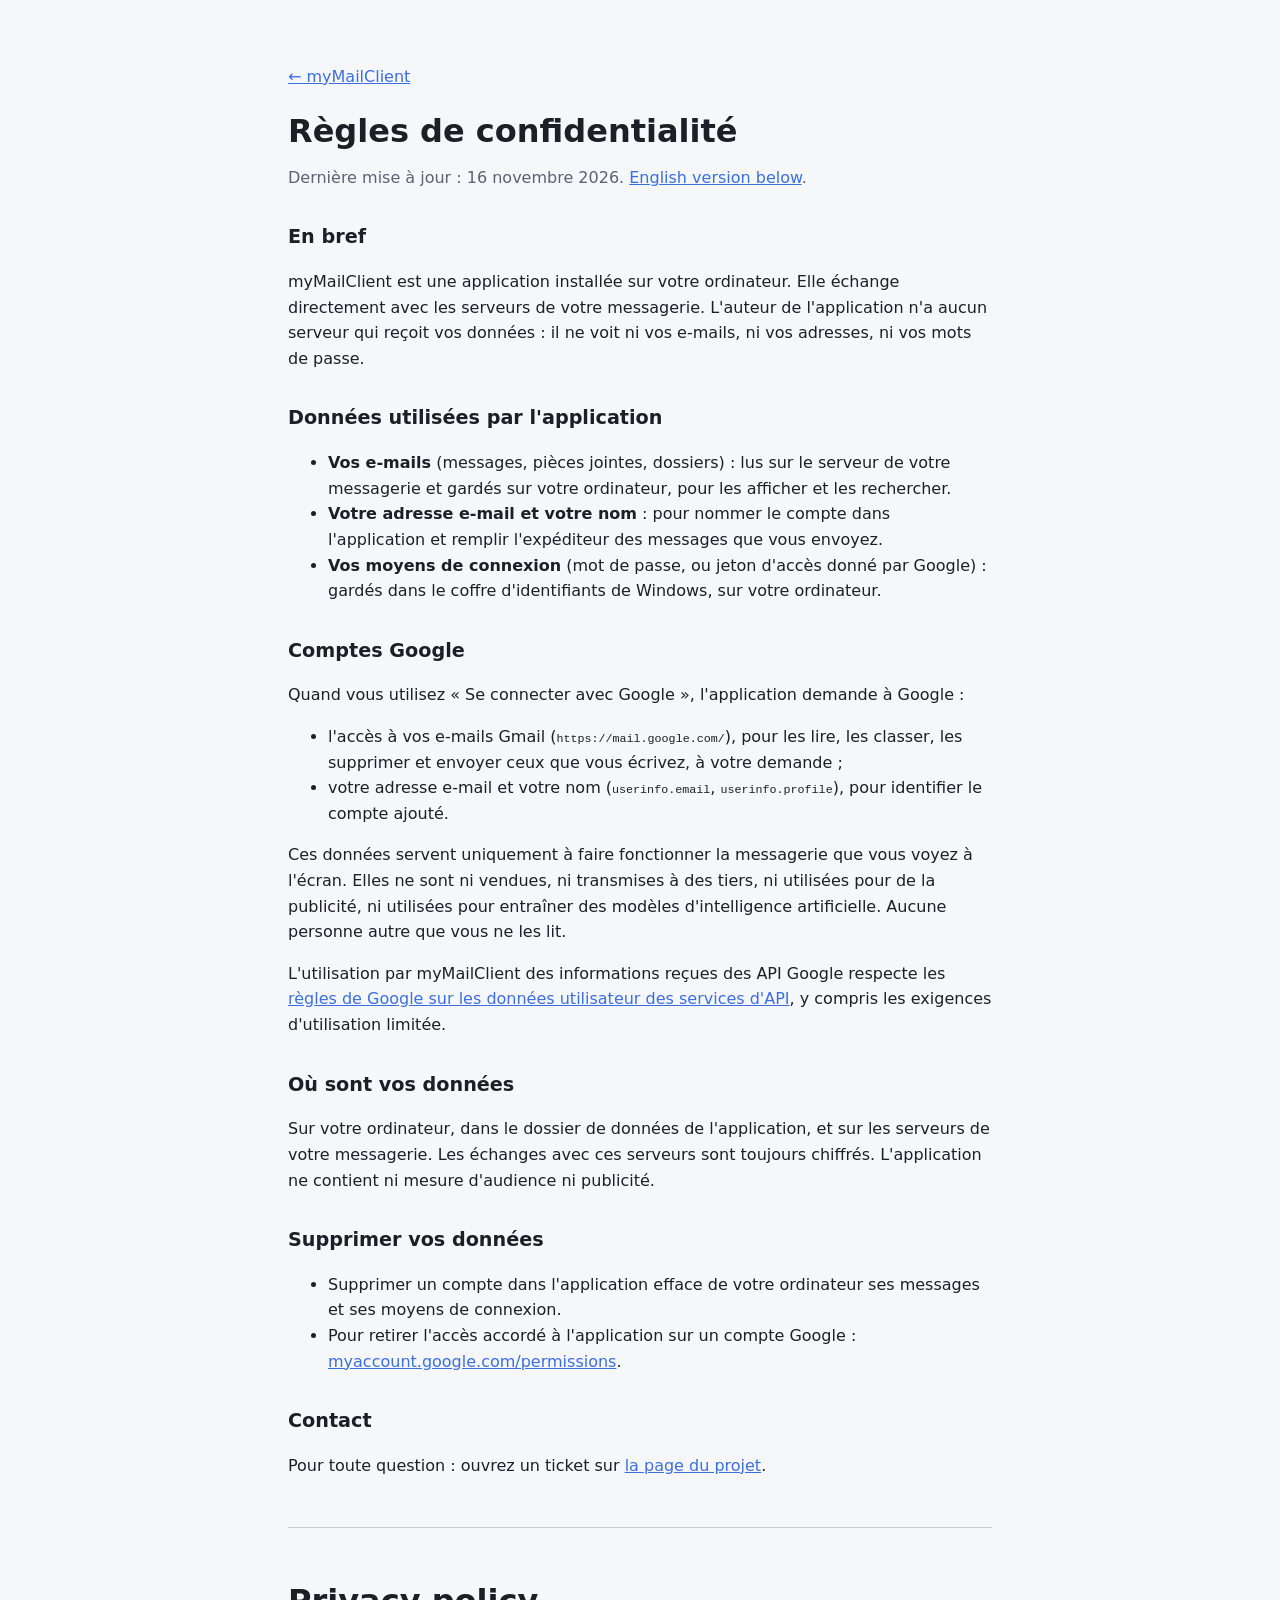
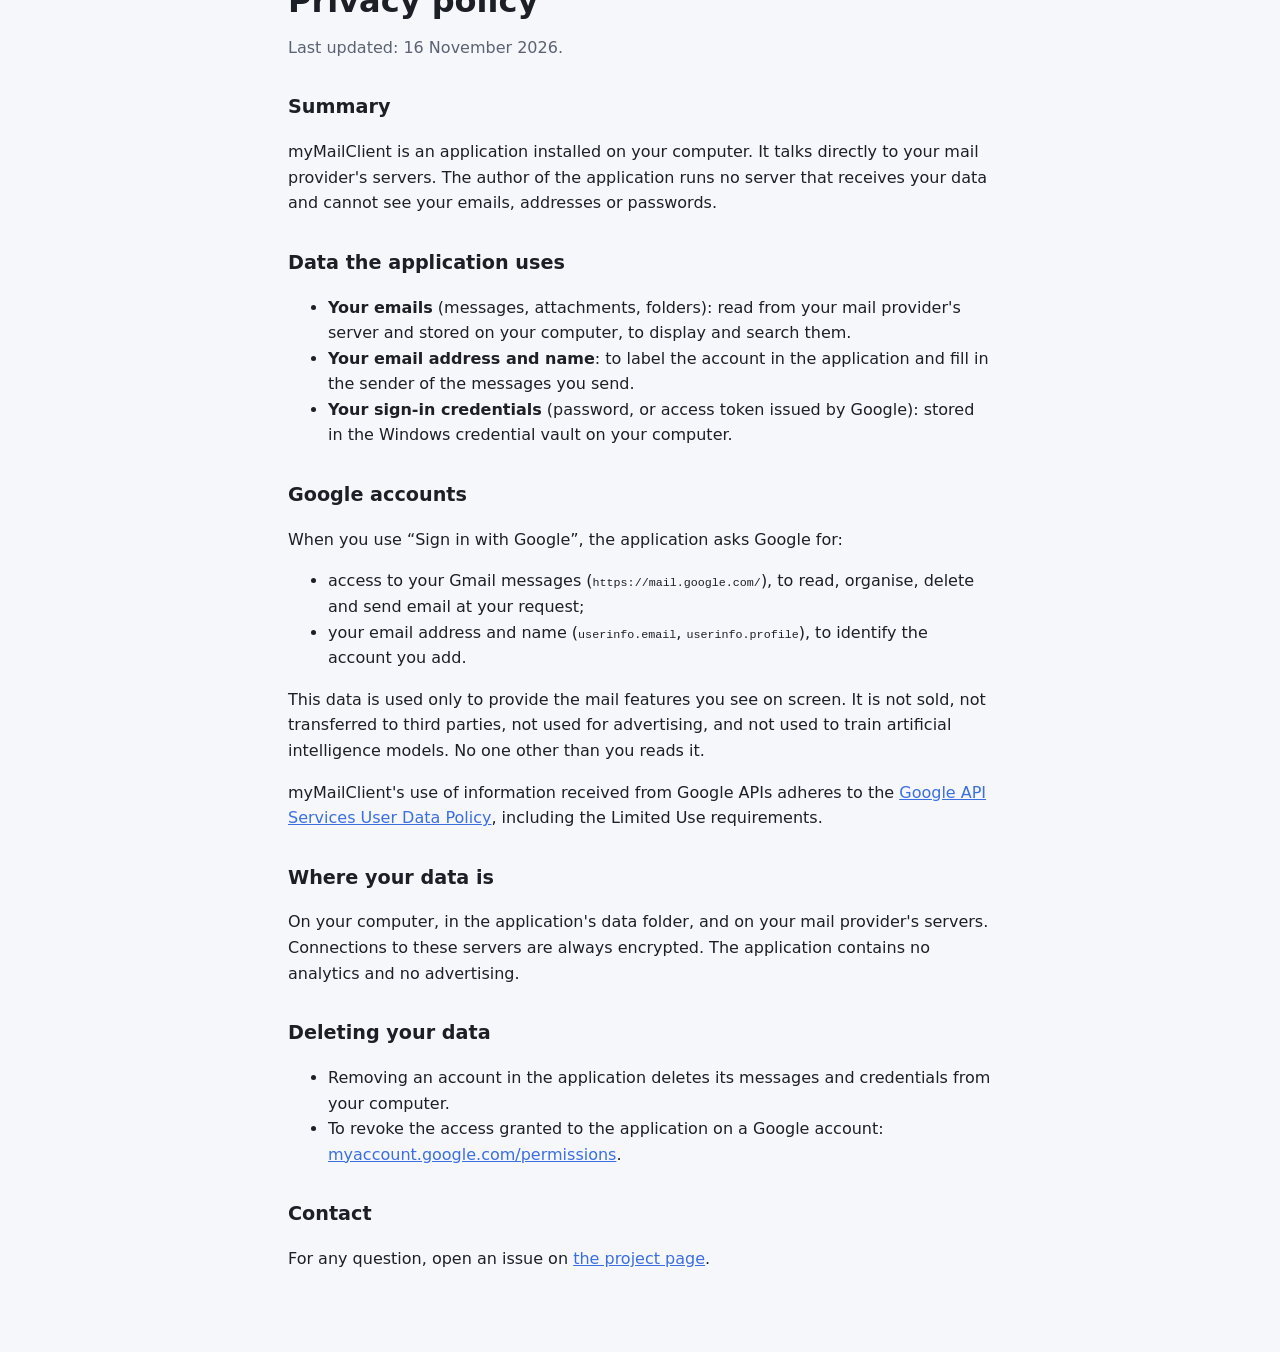
==== privacy.html @ 3fb03230 "Mise Ã  jour des pages" ====
<!doctype html>
<html lang="fr">
<head>
<meta charset="utf-8">
<meta name="viewport" content="width=device-width, initial-scale=1">
<title>myMailClient : règles de confidentialité</title>
<link rel="stylesheet" href="style.css">
</head>
<body>
<main>
<p><a href="./">← myMailClient</a></p>
<h1>Règles de confidentialité</h1>
<p class="lead">Dernière mise à jour : 16 novembre 2026. <a href="#en">English version below</a>.</p>

<h2>En bref</h2>
<p>myMailClient est une application installée sur votre ordinateur. Elle échange directement avec les serveurs de votre messagerie. L'auteur de l'application n'a aucun serveur qui reçoit vos données : il ne voit ni vos e-mails, ni vos adresses, ni vos mots de passe.</p>

<h2>Données utilisées par l'application</h2>
<ul>
<li><strong>Vos e-mails</strong> (messages, pièces jointes, dossiers) : lus sur le serveur de votre messagerie et gardés sur votre ordinateur, pour les afficher et les rechercher.</li>
<li><strong>Votre adresse e-mail et votre nom</strong> : pour nommer le compte dans l'application et remplir l'expéditeur des messages que vous envoyez.</li>
<li><strong>Vos moyens de connexion</strong> (mot de passe, ou jeton d'accès donné par Google) : gardés dans le coffre d'identifiants de Windows, sur votre ordinateur.</li>
</ul>

<h2>Comptes Google</h2>
<p>Quand vous utilisez « Se connecter avec Google », l'application demande à Google :</p>
<ul>
<li>l'accès à vos e-mails Gmail (<code>https://mail.google.com/</code>), pour les lire, les classer, les supprimer et envoyer ceux que vous écrivez, à votre demande ;</li>
<li>votre adresse e-mail et votre nom (<code>userinfo.email</code>, <code>userinfo.profile</code>), pour identifier le compte ajouté.</li>
</ul>
<p>Ces données servent uniquement à faire fonctionner la messagerie que vous voyez à l'écran. Elles ne sont ni vendues, ni transmises à des tiers, ni utilisées pour de la publicité, ni utilisées pour entraîner des modèles d'intelligence artificielle. Aucune personne autre que vous ne les lit.</p>
<p>L'utilisation par myMailClient des informations reçues des API Google respecte les <a href="https://developers.google.com/terms/api-services-user-data-policy">règles de Google sur les données utilisateur des services d'API</a>, y compris les exigences d'utilisation limitée.</p>

<h2>Où sont vos données</h2>
<p>Sur votre ordinateur, dans le dossier de données de l'application, et sur les serveurs de votre messagerie. Les échanges avec ces serveurs sont toujours chiffrés. L'application ne contient ni mesure d'audience ni publicité.</p>

<h2>Supprimer vos données</h2>
<ul>
<li>Supprimer un compte dans l'application efface de votre ordinateur ses messages et ses moyens de connexion.</li>
<li>Pour retirer l'accès accordé à l'application sur un compte Google : <a href="https://myaccount.google.com/permissions">myaccount.google.com/permissions</a>.</li>
</ul>

<h2>Contact</h2>
<p>Pour toute question : ouvrez un ticket sur <a href="https://github.com/u2gilles/mymailclient-site/issues">la page du projet</a>.</p>

<hr>

<h1 id="en">Privacy policy</h1>
<p class="lead">Last updated: 16 November 2026.</p>

<h2>Summary</h2>
<p>myMailClient is an application installed on your computer. It talks directly to your mail provider's servers. The author of the application runs no server that receives your data and cannot see your emails, addresses or passwords.</p>

<h2>Data the application uses</h2>
<ul>
<li><strong>Your emails</strong> (messages, attachments, folders): read from your mail provider's server and stored on your computer, to display and search them.</li>
<li><strong>Your email address and name</strong>: to label the account in the application and fill in the sender of the messages you send.</li>
<li><strong>Your sign-in credentials</strong> (password, or access token issued by Google): stored in the Windows credential vault on your computer.</li>
</ul>

<h2>Google accounts</h2>
<p>When you use “Sign in with Google”, the application asks Google for:</p>
<ul>
<li>access to your Gmail messages (<code>https://mail.google.com/</code>), to read, organise, delete and send email at your request;</li>
<li>your email address and name (<code>userinfo.email</code>, <code>userinfo.profile</code>), to identify the account you add.</li>
</ul>
<p>This data is used only to provide the mail features you see on screen. It is not sold, not transferred to third parties, not used for advertising, and not used to train artificial intelligence models. No one other than you reads it.</p>
<p>myMailClient's use of information received from Google APIs adheres to the <a href="https://developers.google.com/terms/api-services-user-data-policy">Google API Services User Data Policy</a>, including the Limited Use requirements.</p>

<h2>Where your data is</h2>
<p>On your computer, in the application's data folder, and on your mail provider's servers. Connections to these servers are always encrypted. The application contains no analytics and no advertising.</p>

<h2>Deleting your data</h2>
<ul>
<li>Removing an account in the application deletes its messages and credentials from your computer.</li>
<li>To revoke the access granted to the application on a Google account: <a href="https://myaccount.google.com/permissions">myaccount.google.com/permissions</a>.</li>
</ul>

<h2>Contact</h2>
<p>For any question, open an issue on <a href="https://github.com/u2gilles/mymailclient-site/issues">the project page</a>.</p>
</main>
</body>
</html>
---- style.css ----
:root { color-scheme: light dark; }
body {
  margin: 0;
  font-family: system-ui, "Segoe UI", sans-serif;
  line-height: 1.6;
  background: #f6f7fa;
  color: #1c1f26;
}
main { max-width: 44rem; margin: 0 auto; padding: 3rem 1.25rem 4rem; }
h1 { font-size: 2rem; margin: 0 0 0.5rem; }
h2 { font-size: 1.2rem; margin: 2rem 0 0.5rem; }
.lead { color: #5b6272; margin-top: 0; }
a { color: #3b6fe0; }
code { font-size: 0.9em; }
hr { margin: 3rem 0; border: 0; border-top: 1px solid #c9cdd6; }
footer { margin-top: 3rem; padding-top: 1rem; border-top: 1px solid #c9cdd6; font-size: 0.9rem; }
@media (prefers-color-scheme: dark) {
  body { background: #0c0d11; color: #e4e7ee; }
  .lead { color: #9aa1b1; }
  a { color: #7ea2f5; }
  hr, footer { border-color: #2a2e39; }
}
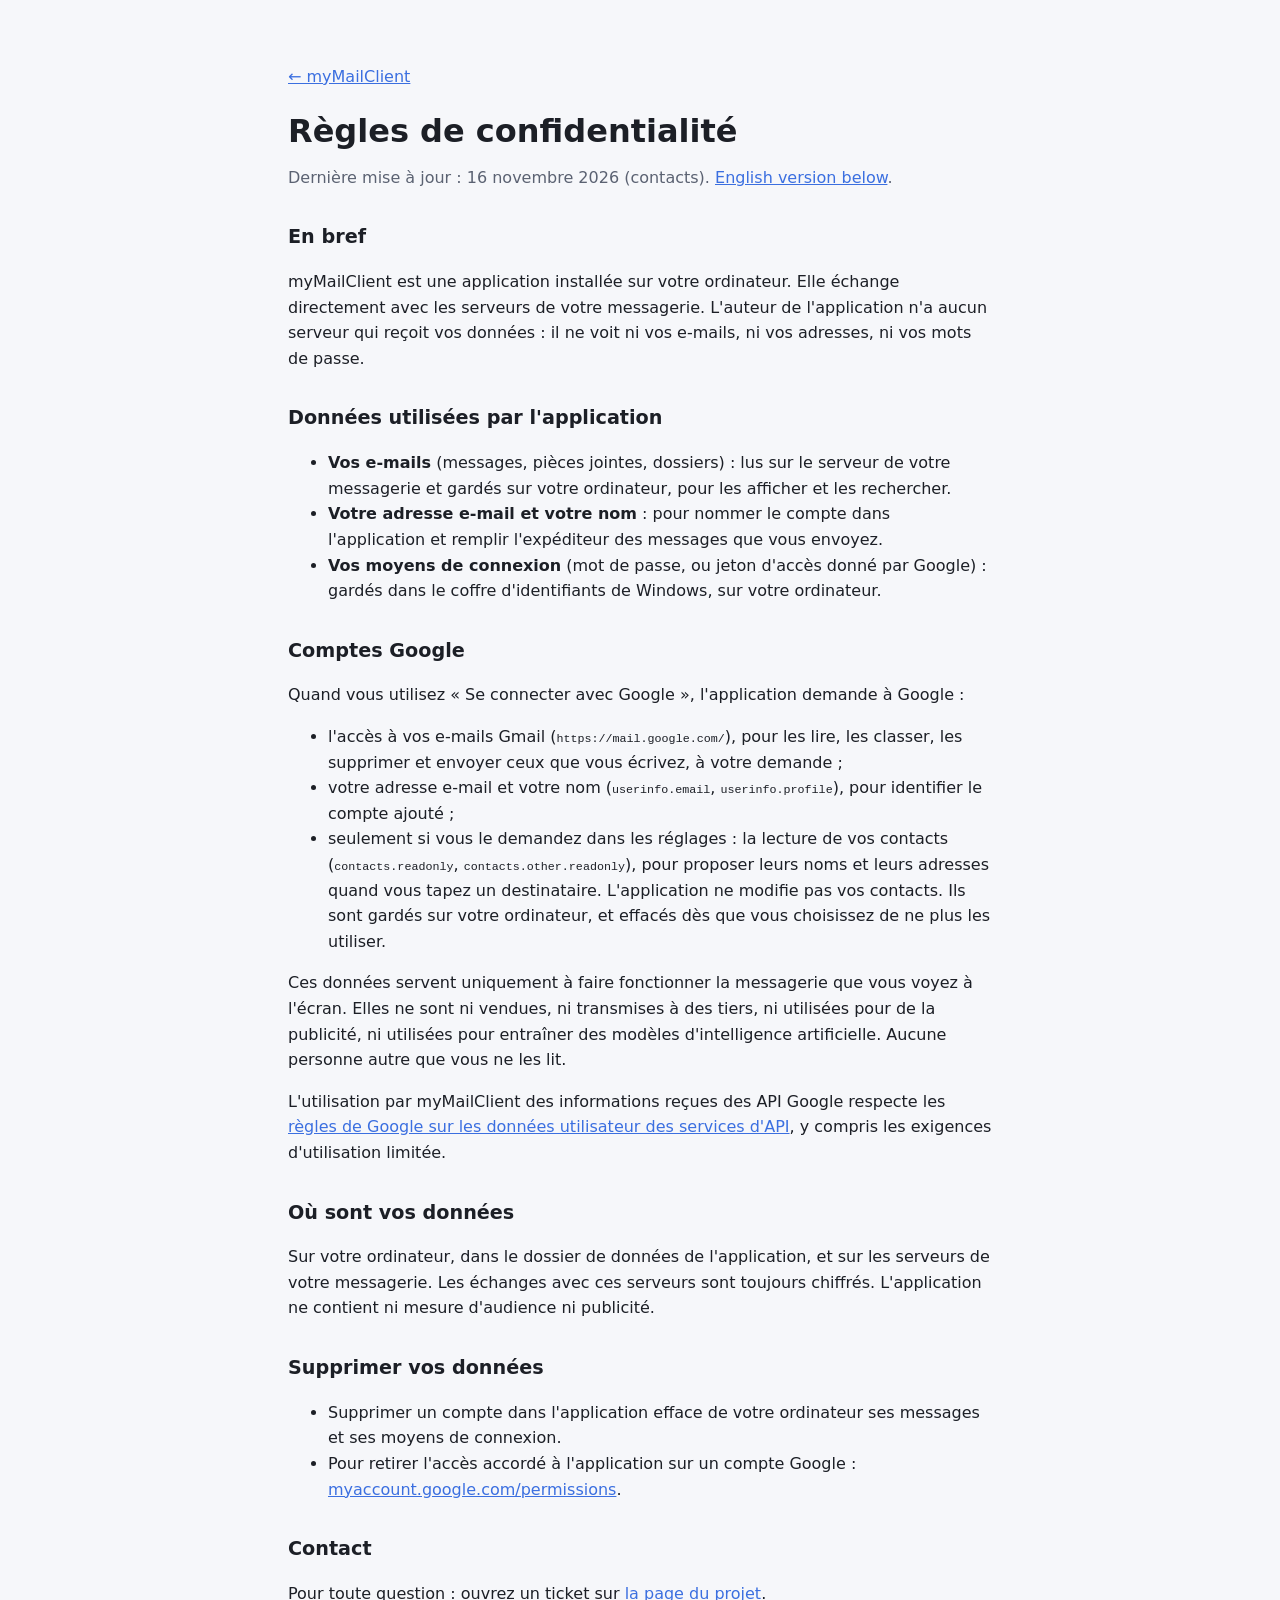
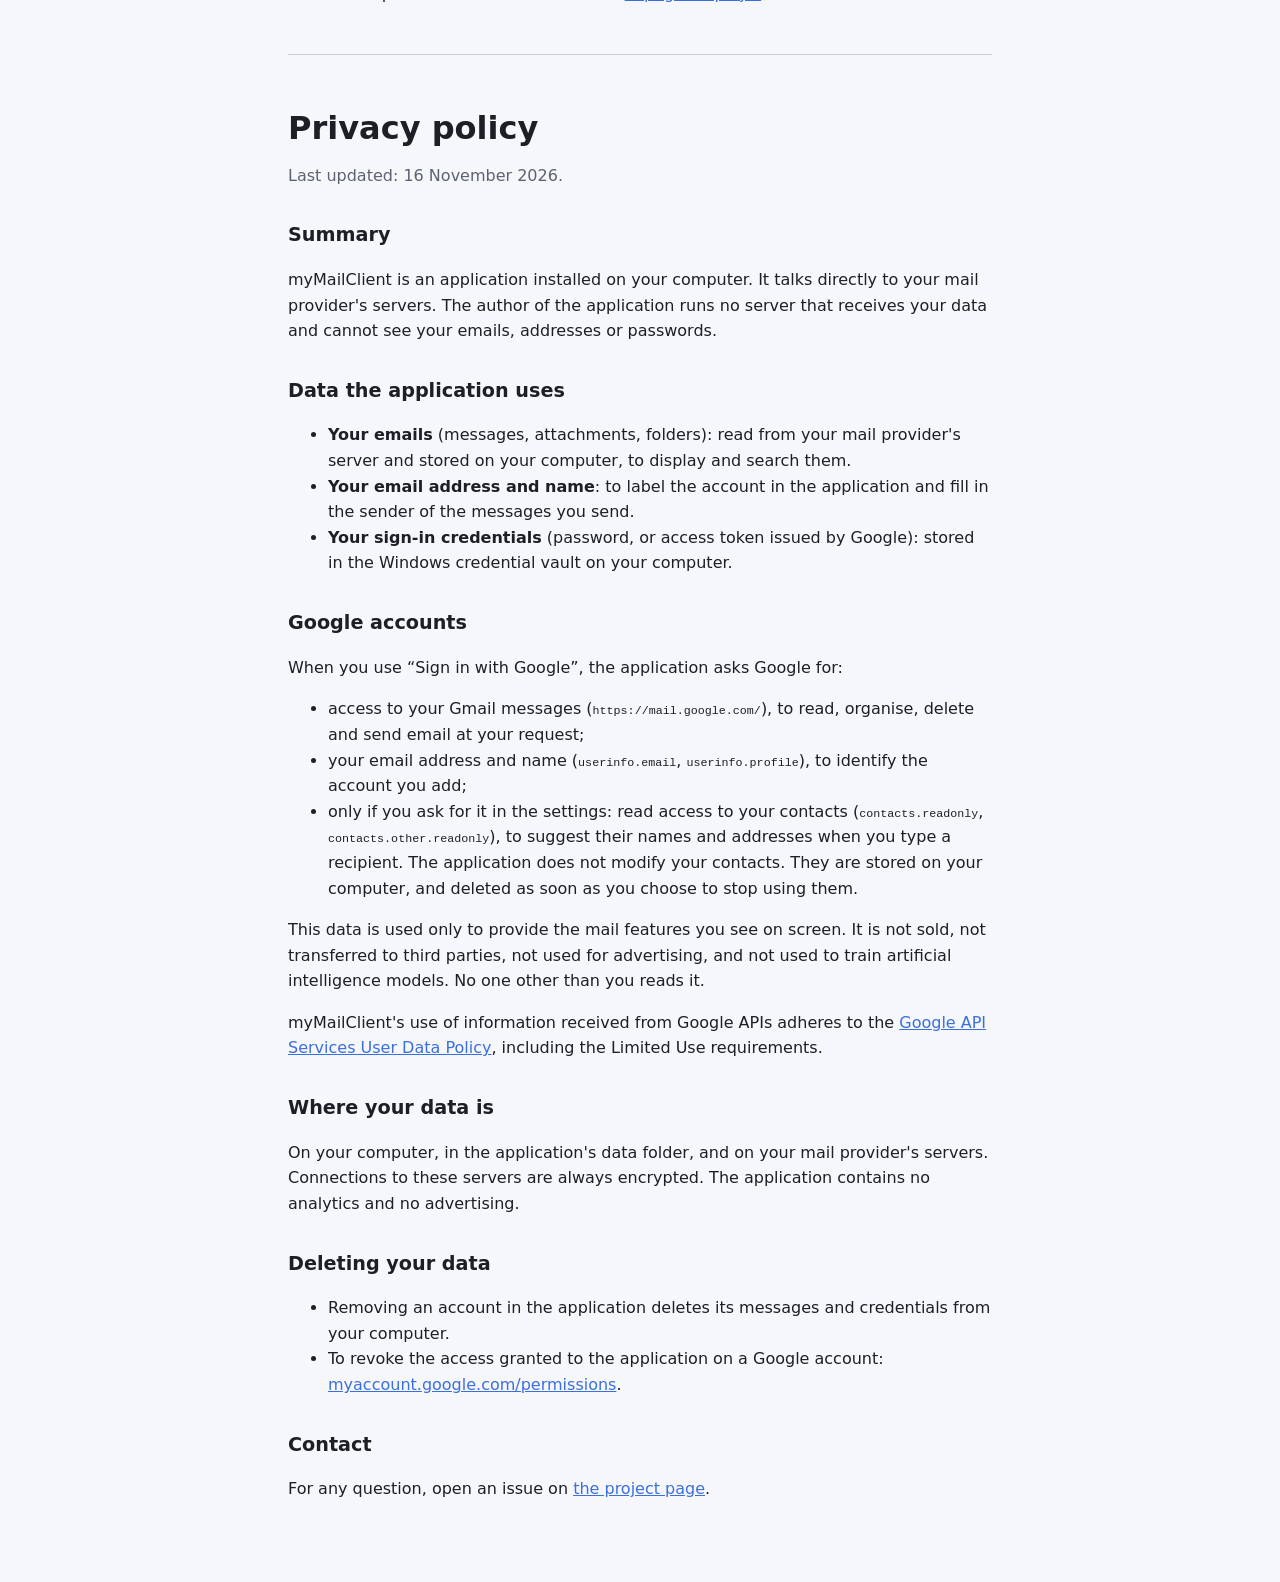
==== commit 396e0073: "Mise à jour des pages" ====
--- a/privacy.html
+++ b/privacy.html
@@ -10,7 +10,7 @@
 <main>
 <p><a href="./">← myMailClient</a></p>
 <h1>Règles de confidentialité</h1>
-<p class="lead">Dernière mise à jour : 16 novembre 2026. <a href="#en">English version below</a>.</p>
+<p class="lead">Dernière mise à jour : 16 novembre 2026 (contacts). <a href="#en">English version below</a>.</p>
 
 <h2>En bref</h2>
 <p>myMailClient est une application installée sur votre ordinateur. Elle échange directement avec les serveurs de votre messagerie. L'auteur de l'application n'a aucun serveur qui reçoit vos données : il ne voit ni vos e-mails, ni vos adresses, ni vos mots de passe.</p>
@@ -26,7 +26,8 @@
 <p>Quand vous utilisez « Se connecter avec Google », l'application demande à Google :</p>
 <ul>
 <li>l'accès à vos e-mails Gmail (<code>https://mail.google.com/</code>), pour les lire, les classer, les supprimer et envoyer ceux que vous écrivez, à votre demande ;</li>
-<li>votre adresse e-mail et votre nom (<code>userinfo.email</code>, <code>userinfo.profile</code>), pour identifier le compte ajouté.</li>
+<li>votre adresse e-mail et votre nom (<code>userinfo.email</code>, <code>userinfo.profile</code>), pour identifier le compte ajouté ;</li>
+<li>seulement si vous le demandez dans les réglages : la lecture de vos contacts (<code>contacts.readonly</code>, <code>contacts.other.readonly</code>), pour proposer leurs noms et leurs adresses quand vous tapez un destinataire. L'application ne modifie pas vos contacts. Ils sont gardés sur votre ordinateur, et effacés dès que vous choisissez de ne plus les utiliser.</li>
 </ul>
 <p>Ces données servent uniquement à faire fonctionner la messagerie que vous voyez à l'écran. Elles ne sont ni vendues, ni transmises à des tiers, ni utilisées pour de la publicité, ni utilisées pour entraîner des modèles d'intelligence artificielle. Aucune personne autre que vous ne les lit.</p>
 <p>L'utilisation par myMailClient des informations reçues des API Google respecte les <a href="https://developers.google.com/terms/api-services-user-data-policy">règles de Google sur les données utilisateur des services d'API</a>, y compris les exigences d'utilisation limitée.</p>
@@ -62,7 +63,8 @@
 <p>When you use “Sign in with Google”, the application asks Google for:</p>
 <ul>
 <li>access to your Gmail messages (<code>https://mail.google.com/</code>), to read, organise, delete and send email at your request;</li>
-<li>your email address and name (<code>userinfo.email</code>, <code>userinfo.profile</code>), to identify the account you add.</li>
+<li>your email address and name (<code>userinfo.email</code>, <code>userinfo.profile</code>), to identify the account you add;</li>
+<li>only if you ask for it in the settings: read access to your contacts (<code>contacts.readonly</code>, <code>contacts.other.readonly</code>), to suggest their names and addresses when you type a recipient. The application does not modify your contacts. They are stored on your computer, and deleted as soon as you choose to stop using them.</li>
 </ul>
 <p>This data is used only to provide the mail features you see on screen. It is not sold, not transferred to third parties, not used for advertising, and not used to train artificial intelligence models. No one other than you reads it.</p>
 <p>myMailClient's use of information received from Google APIs adheres to the <a href="https://developers.google.com/terms/api-services-user-data-policy">Google API Services User Data Policy</a>, including the Limited Use requirements.</p>
